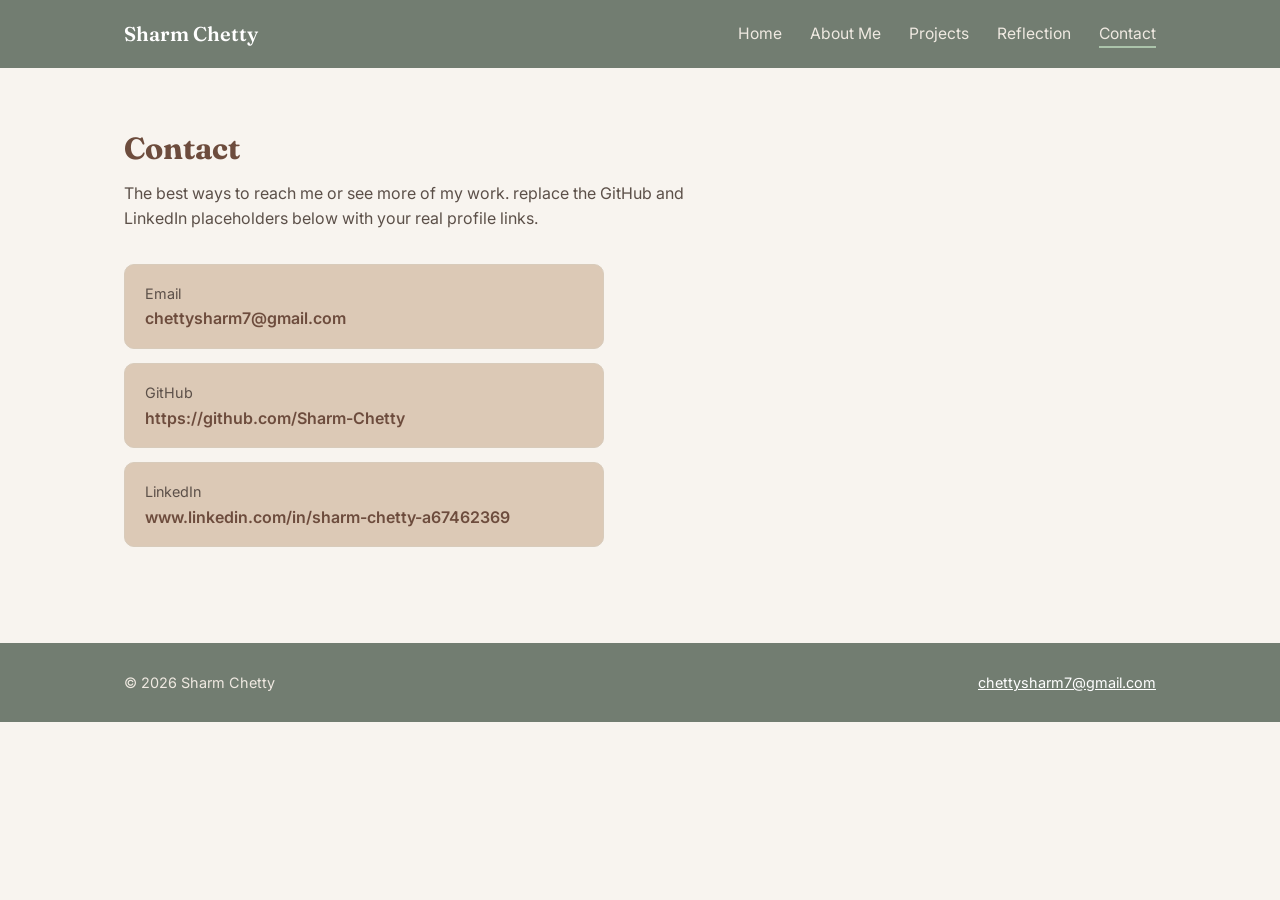
==== pages/contact.html @ 4c3c232c "Initial commit" ====
<!DOCTYPE html>
<html lang="en">
<head>
  <meta charset="UTF-8">
  <meta name="viewport" content="width=device-width, initial-scale=1.0">
  <title>Contact — Sharm Chetty</title>
  <meta name="description" content="Get in touch with Sharm Chetty via email, GitHub, or LinkedIn.">
  <link rel="preconnect" href="https://fonts.googleapis.com">
  <link href="https://fonts.googleapis.com/css2?family=Fraunces:wght@500;600;700&family=Inter:wght@400;500;600;700&display=swap" rel="stylesheet">
  <link rel="stylesheet" href="../css/style.css">
</head>       
<body>
  <a class="skip-link" href="#main">Skip to main content</a>

  <header class="site-header">
    <nav class="nav">
      <a class="brand" href="../index.html">Sharm Chetty</a>
      <button class="nav-toggle" aria-label="Toggle navigation" aria-expanded="false">&#9776;</button>
      <ul class="nav-links">
        <li><a href="../index.html">Home</a></li>
        <li><a href="about.html">About Me</a></li>
        <li><a href="projects.html">Projects</a></li>
        <li><a href="reflection.html">Reflection</a></li>
        <li><a href="contact.html" aria-current="page">Contact</a></li>
      </ul>
    </nav>
  </header>

  <main id="main">
    <section>
      <div class="wrap">
        <h2 class="section-title">Contact</h2>
        <p class="section-intro">
          The best ways to reach me or see more of my work.
           replace the GitHub and LinkedIn placeholders below with your real profile links.
        </p>

        <ul class="contact-list">
          <li>
            <span>
              <span class="label">Email</span><br>
              <a href="mailto:chettysharm7@gmail.com">chettysharm7@gmail.com</a>
            </span>
          </li>
          <li>
            <span>
              <span class="label">GitHub</span><br>
              <a href="https://github.com/Sharm-Chetty" target="_blank" rel="noopener">https://github.com/Sharm-Chetty</a>
            </span>
          </li>
          <li>
            <span>
              <span class="label">LinkedIn</span><br>
              <a href="https://www.linkedin.com/in/sharm-chetty-a67462369" target="_blank" rel="noopener">www.linkedin.com/in/sharm-chetty-a67462369</a>
            </span>
          </li>
        </ul>
      </div>
    </section>
  </main>

  <footer class="site-footer">
    <div class="wrap">
      <span>&copy; 2026 Sharm Chetty</span>
      <span><a href="contact.html">chettysharm7@gmail.com</a></span>
    </div>
  </footer>

  <script src="../js/script.js"></script>
</body>
</html>
---- css/style.css ----
/* =========================================================
   Sharm Chetty — Portfolio
   Palette: Cozy Earthtones
   Sage #ABC4AB · Tan #A39171 · Cream #DCC9B6 · Slate #727D71 · Espresso #6D4C3D
   ========================================================= */

:root {
  --sage: #ABC4AB;
  --tan: #A39171;
  --cream: #DCC9B6;
  --slate: #727D71;
  --espresso: #6D4C3D;

  --bg: #F8F4EF;          /* soft base, lighter than the cream swatch so text stays legible */
  --surface: var(--cream);
  --ink: #3A2E26;         /* warm near-black, not pure black */
  --ink-soft: #5C5049;
  --line: #D8CBBB;

  --font-display: "Fraunces", Georgia, "Times New Roman", serif;
  --font-body: "Inter", -apple-system, Segoe UI, Roboto, sans-serif;

  --radius: 10px;
  --max: 1080px;
}

* { box-sizing: border-box; }

html { scroll-behavior: smooth; }

body {
  margin: 0;
  background: var(--bg);
  color: var(--ink);
  font-family: var(--font-body);
  line-height: 1.6;
  -webkit-font-smoothing: antialiased;
}

img { max-width: 100%; display: block; }

a { color: inherit; }

.wrap {
  max-width: var(--max);
  margin: 0 auto;
  padding: 0 24px;
}

/* ---------- Skip link (accessibility) ---------- */
.skip-link {
  position: absolute;
  left: -999px;
  top: 0;
  background: var(--espresso);
  color: #fff;
  padding: 10px 16px;
  z-index: 100;
}
.skip-link:focus { left: 12px; top: 12px; }

/* ---------- Header / nav ---------- */
.site-header {
  background: var(--slate);
  color: #fff;
}
.nav {
  display: flex;
  align-items: center;
  justify-content: space-between;
  padding: 18px 24px;
  max-width: var(--max);
  margin: 0 auto;
}
.brand {
  font-family: var(--font-display);
  font-size: 1.25rem;
  font-weight: 600;
  text-decoration: none;
  color: #fff;
}
.nav-links {
  display: flex;
  gap: 28px;
  list-style: none;
  margin: 0;
  padding: 0;
}
.nav-links a {
  text-decoration: none;
  color: #EFE9E1;
  font-size: 0.98rem;
  border-bottom: 2px solid transparent;
  padding-bottom: 3px;
  transition: border-color 0.15s ease;
}
.nav-links a:hover,
.nav-links a:focus-visible,
.nav-links a[aria-current="page"] {
  border-color: var(--sage);
}
.nav-toggle {
  display: none;
  background: none;
  border: 1px solid rgba(255,255,255,0.4);
  border-radius: 6px;
  color: #fff;
  font-size: 1.4rem;
  padding: 4px 10px;
}

@media (max-width: 720px) {
  .nav-toggle { display: block; }
  .nav-links {
    position: absolute;
    top: 100%;
    left: 0;
    right: 0;
    flex-direction: column;
    background: var(--slate);
    padding: 12px 24px 20px;
    gap: 14px;
    display: none;
  }
  .nav-links.open { display: flex; }
  .nav { position: relative; }
}

/* ---------- Buttons ---------- */
.btn {
  display: inline-block;
  padding: 12px 22px;
  border-radius: var(--radius);
  text-decoration: none;
  font-weight: 600;
  font-size: 0.98rem;
  border: 2px solid transparent;
}
.btn-primary {
  background: var(--espresso);
  color: #fff;
}
.btn-primary:hover { background: #5b3e31; }
.btn-outline {
  border-color: var(--espresso);
  color: var(--espresso);
  background: transparent;
}
.btn-outline:hover { background: var(--espresso); color: #fff; }

/* ---------- Hero (home) ---------- */
.hero {
  padding: 72px 0 56px;
}
.hero-grid {
  display: grid;
  grid-template-columns: 1.3fr 1fr;
  gap: 48px;
  align-items: center;
}
.eyebrow {
  color: var(--tan);
  font-weight: 600;
  margin: 0 0 10px;
  font-size: 1.02rem;
}
.hero h1 {
  font-family: var(--font-display);
  font-size: clamp(2.2rem, 4.5vw, 3.4rem);
  line-height: 1.1;
  margin: 0 0 18px;
  color: var(--espresso);
}
.hero p.lede {
  font-size: 1.1rem;
  color: var(--ink-soft);
  max-width: 56ch;
  margin: 0 0 28px;
}
.hero-actions { display: flex; gap: 14px; flex-wrap: wrap; }

.portrait-frame {
  background: var(--surface);
  border-radius: var(--radius);
  padding: 14px;
  border: 1px solid var(--line);
}
.portrait-frame img {
  border-radius: 6px;
  aspect-ratio: 4/5;
  object-fit: cover;
  width: 100%;
}

.interest-tags {
  display: flex;
  flex-wrap: wrap;
  gap: 10px;
  margin-top: 8px;
}
.tag {
  background: var(--sage);
  color: #1f3323;
  padding: 6px 14px;
  border-radius: 999px;
  font-size: 0.88rem;
  font-weight: 600;
}

/* ---------- Sections ---------- */
section { padding: 56px 0; }
section + section { border-top: 1px solid var(--line); }

h2.section-title {
  font-family: var(--font-display);
  font-size: 1.9rem;
  color: var(--espresso);
  margin: 0 0 8px;
}
p.section-intro {
  color: var(--ink-soft);
  max-width: 62ch;
  margin: 0 0 32px;
}

/* ---------- Cards (projects, skills) ---------- */
.grid-2 {
  display: grid;
  grid-template-columns: repeat(2, 1fr);
  gap: 28px;
}
@media (max-width: 720px) {
  .grid-2 { grid-template-columns: 1fr; }
  .hero-grid { grid-template-columns: 1fr; }
}

.card {
  background: var(--surface);
  border: 1px solid var(--line);
  border-radius: var(--radius);
  padding: 26px;
}
.card h3 {
  font-family: var(--font-display);
  margin: 0 0 8px;
  color: var(--espresso);
  font-size: 1.3rem;
}
.card .meta {
  color: var(--tan);
  font-weight: 600;
  font-size: 0.9rem;
  margin: 0 0 12px;
}
.card p { color: var(--ink-soft); margin: 0 0 16px; }
.card img {
  border-radius: 6px;
  margin-bottom: 16px;
  border: 1px solid var(--line);
}
.card-links { display: flex; gap: 16px; }
.card-links a {
  color: var(--espresso);
  font-weight: 600;
  text-decoration: none;
  border-bottom: 1px solid var(--espresso);
}

/* ---------- Skills list ---------- */
.skills-list {
  display: flex;
  flex-wrap: wrap;
  gap: 12px;
  list-style: none;
  padding: 0;
  margin: 0;
}
.skills-list li {
  background: #fff;
  border: 1px solid var(--line);
  padding: 8px 16px;
  border-radius: 8px;
  font-size: 0.95rem;
}

/* ---------- Reflection ---------- */
.reflection-block { max-width: 72ch; }
.reflection-block h3 {
  font-family: var(--font-display);
  color: var(--espresso);
  margin: 28px 0 8px;
}
.reflection-block p { color: var(--ink-soft); }

/* ---------- Contact ---------- */
.contact-list {
  list-style: none;
  padding: 0;
  margin: 0;
  display: grid;
  gap: 14px;
  max-width: 480px;
}
.contact-list li {
  display: flex;
  justify-content: space-between;
  align-items: center;
  background: var(--surface);
  border: 1px solid var(--line);
  padding: 16px 20px;
  border-radius: var(--radius);
}
.contact-list .label { color: var(--ink-soft); font-size: 0.9rem; }
.contact-list a { font-weight: 600; text-decoration: none; color: var(--espresso); }

/* ---------- Footer ---------- */
.site-footer {
  background: var(--slate);
  color: #EFE9E1;
  padding: 28px 0;
  margin-top: 40px;
  font-size: 0.9rem;
}
.site-footer .wrap {
  display: flex;
  justify-content: space-between;
  flex-wrap: wrap;
  gap: 10px;
}
.site-footer a { color: #fff; text-decoration: underline; }

/* ---------- Focus visibility ---------- */
a:focus-visible, button:focus-visible {
  outline: 3px solid var(--sage);
  outline-offset: 2px;
}

/* ---------- Reduced motion ---------- */
@media (prefers-reduced-motion: reduce) {
  html { scroll-behavior: auto; }
}

/* ---------- TODO markers ---------- */
.todo {
  display: inline-block;
  background: #FCEFC7;
  border: 1px dashed #C9A227;
  color: #6b5a12;
  padding: 2px 8px;
  border-radius: 4px;
  font-size: 0.82rem;
  font-weight: 600;
}
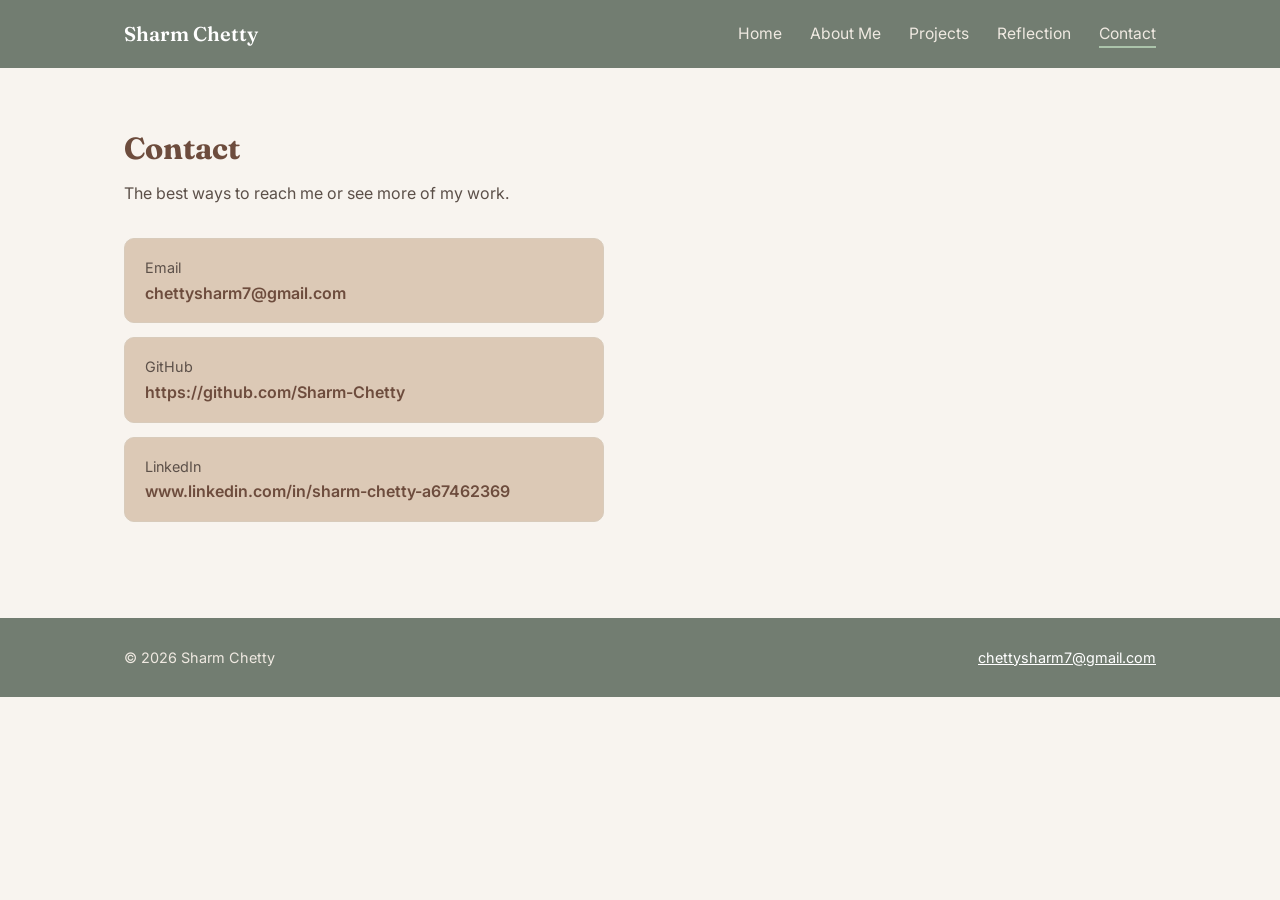
==== commit 7296d961: "Second commit" ====
--- a/pages/contact.html
+++ b/pages/contact.html
@@ -32,7 +32,6 @@
         <h2 class="section-title">Contact</h2>
         <p class="section-intro">
           The best ways to reach me or see more of my work.
-           replace the GitHub and LinkedIn placeholders below with your real profile links.
         </p>
 
         <ul class="contact-list">
